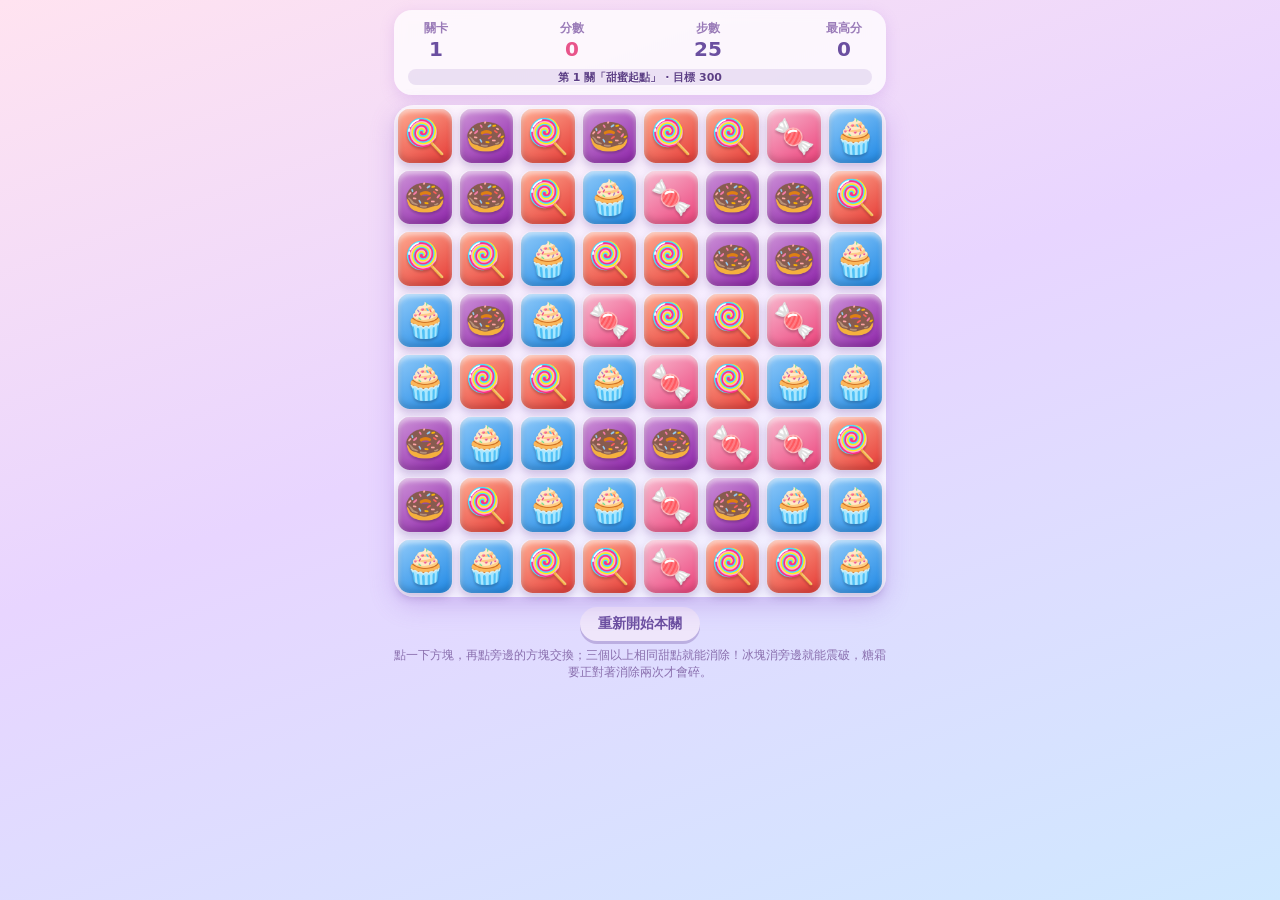
==== match3/index.html @ a37d828f "新增開心消消樂小遊戲於 /match3/ 子路徑，SW 排除該路徑避免快取汙染" ====
<!doctype html>
<html lang="zh-Hant">
  <head>
    <meta charset="UTF-8" />
    <meta name="viewport" content="width=device-width, initial-scale=1.0, maximum-scale=1.0, user-scalable=no" />
    <meta name="theme-color" content="#ff8fb3" />
    <title>開心消消樂 Happy Match 3</title>
    <script type="module" crossorigin src="./assets/index-D5ZZN4WC.js"></script>
    <link rel="stylesheet" crossorigin href="./assets/index-DUuoWUWG.css">
  </head>
  <body>
    <div id="root"></div>
  </body>
</html>
---- match3/assets/index-DUuoWUWG.css ----
*{margin:0;padding:0;box-sizing:border-box;-webkit-tap-highlight-color:transparent}html,body{height:100%;overflow:hidden}body{font-family:Segoe UI,PingFang TC,Microsoft JhengHei,system-ui,sans-serif;background:linear-gradient(160deg,#ffe3f0,#e8d5ff 45%,#cfe8ff);user-select:none;-webkit-user-select:none;touch-action:manipulation}.app{height:100%;max-width:520px;margin:0 auto;display:flex;flex-direction:column;padding:10px 14px;gap:10px}.hud{background:#ffffffbf;border-radius:18px;padding:10px 14px;box-shadow:0 4px 14px #b478dc40;-webkit-backdrop-filter:blur(6px);backdrop-filter:blur(6px)}.hud-row{display:flex;justify-content:space-between;gap:6px}.hud-item{display:flex;flex-direction:column;align-items:center;min-width:56px}.hud-label{font-size:12px;color:#9a7bb8;font-weight:600}.hud-value{font-size:20px;font-weight:800;color:#6b4fa0;line-height:1.2}.hud-value.score{color:#e8548a}.hud-value.danger{color:#e53935;animation:pulse .8s ease-in-out infinite}@keyframes pulse{50%{transform:scale(1.18)}}.progress-wrap{margin-top:8px;height:16px;background:#9b78c82e;border-radius:999px;position:relative;overflow:hidden}.progress-bar{height:100%;border-radius:999px;background:linear-gradient(90deg,#ffb347,#ff6fa5);transition:width .3s ease}.progress-text{position:absolute;top:0;right:0;bottom:0;left:0;display:flex;align-items:center;justify-content:center;font-size:11px;font-weight:700;color:#5d3f86;text-shadow:0 1px 0 rgba(255,255,255,.6)}.board-wrap{flex:1;display:flex;align-items:center;justify-content:center;position:relative;min-height:0}.board{position:relative;width:min(100%,58vh);aspect-ratio:1;background:#ffffff8c;border-radius:20px;box-shadow:0 8px 24px #9664d24d,inset 0 2px 8px #ffffffb3}.cell-bg{position:absolute;padding:3px}.cell-bg:after{content:"";display:block;width:100%;height:100%;border-radius:12px;background:#ffffff73}.tile{position:absolute;padding:4px;background:none;border:none;cursor:pointer;transition:left .2s ease,top .2s ease;z-index:1}.tile-inner{display:flex;align-items:center;justify-content:center;width:100%;height:100%;border-radius:22%;box-shadow:0 4px 8px #5a328c47,inset 0 -4px 6px #00000026,inset 0 3px 5px #ffffff8c;transition:transform .15s ease}.tile-face{font-size:clamp(18px,5.4vmin,34px);line-height:1;filter:drop-shadow(0 2px 1px rgba(0,0,0,.2));pointer-events:none}.tile:not(:disabled):active .tile-inner{transform:scale(.9)}.tile.selected{z-index:3}.tile.selected .tile-inner{transform:scale(1.12);box-shadow:0 0 0 3px #fff,0 0 18px 5px #ffd75af2,0 4px 8px #5a328c4d;animation:bounce .5s ease infinite alternate}@keyframes bounce{to{transform:scale(1.2)}}.tile.clearing{z-index:2;pointer-events:none}.tile.clearing .tile-inner{animation:pop .3s ease forwards}@keyframes pop{40%{transform:scale(1.25) rotate(8deg);opacity:1}to{transform:scale(0) rotate(-20deg);opacity:0}}.tile.frozen{cursor:not-allowed}.tile.frozen .tile-inner{filter:brightness(.85) saturate(.5)}.tile.frozen .tile-face{opacity:.55}.ice-overlay{position:absolute;top:4px;right:4px;bottom:4px;left:4px;border-radius:22%;background:linear-gradient(135deg,#b4dcffb3,#64aaffd9),repeating-linear-gradient(45deg,rgba(255,255,255,.25) 0px,rgba(255,255,255,.25) 2px,transparent 2px,transparent 6px);box-shadow:inset 0 0 12px #fff9,0 0 8px #78b4ff80;display:flex;align-items:center;justify-content:center;font-size:clamp(16px,4.8vmin,30px);pointer-events:none;animation:iceShine 2.4s ease-in-out infinite}@keyframes iceShine{0%,to{filter:brightness(1)}50%{filter:brightness(1.25)}}.tile.frosted{cursor:not-allowed}.tile.frosted .tile-inner{filter:brightness(.9) saturate(.4)}.tile.frosted .tile-face{opacity:.4}.frost-overlay{position:absolute;top:4px;right:4px;bottom:4px;left:4px;border-radius:22%;background:linear-gradient(160deg,#fffffff7,#f0eef8eb 55%,#d8d2e8e6);box-shadow:inset 0 -5px 8px #968cb466,inset 0 3px 6px #fffffff2,0 0 8px #ffffffb3;display:flex;align-items:center;justify-content:center;font-size:clamp(16px,4.8vmin,30px);pointer-events:none}.frost-face{filter:drop-shadow(0 1px 1px rgba(120,110,150,.4))}.frost-overlay.cracked{background:linear-gradient(160deg,#fffc,#ebe9f4ad 55%,#d2cde29e)}.frost-overlay.cracked:before{content:"";position:absolute;top:0;right:0;bottom:0;left:0;border-radius:22%;background:linear-gradient(115deg,transparent 45%,rgba(110,100,145,.6) 48%,rgba(110,100,145,.6) 50%,transparent 53%),linear-gradient(58deg,transparent 38%,rgba(110,100,145,.5) 41%,rgba(110,100,145,.5) 42.5%,transparent 46%),linear-gradient(150deg,transparent 62%,rgba(110,100,145,.55) 64%,rgba(110,100,145,.55) 65.5%,transparent 68%)}.frost-overlay.cracked .frost-face{opacity:.75;transform:scale(.92)}.combo-pop{position:absolute;top:12%;left:50%;transform:translate(-50%);font-size:clamp(22px,6vmin,36px);font-weight:900;color:#ff5e9c;text-shadow:0 2px 0 #fff,0 4px 10px rgba(255,90,160,.5);animation:comboUp .6s ease;z-index:10;pointer-events:none}@keyframes comboUp{0%{transform:translate(-50%) scale(.4);opacity:0}60%{transform:translate(-50%) scale(1.2);opacity:1}to{transform:translate(-50%) scale(1)}}.notice{position:absolute;top:45%;left:50%;transform:translate(-50%,-50%);background:#6b4fa0eb;color:#fff;padding:10px 22px;border-radius:999px;font-weight:700;font-size:15px;z-index:10;pointer-events:none;white-space:nowrap}.overlay{position:absolute;top:0;right:0;bottom:0;left:0;background:#50327873;border-radius:20px;display:flex;align-items:center;justify-content:center;z-index:20;-webkit-backdrop-filter:blur(3px);backdrop-filter:blur(3px)}.panel{background:#fff;border-radius:24px;padding:26px 34px;text-align:center;box-shadow:0 12px 40px #3c1e6466;animation:panelIn .35s cubic-bezier(.34,1.56,.64,1);display:flex;flex-direction:column;gap:10px;min-width:240px}@keyframes panelIn{0%{transform:scale(.6);opacity:0}}.panel-emoji{font-size:52px;animation:bounce .6s ease infinite alternate}.panel h2{color:#6b4fa0;font-size:26px}.panel p{color:#9a7bb8;font-weight:600;margin-bottom:6px}.btn{border:none;border-radius:999px;padding:12px 26px;font-size:16px;font-weight:800;font-family:inherit;color:#6b4fa0;background:#efe6fb;cursor:pointer;box-shadow:0 3px #785aaa59;transition:transform .1s ease,box-shadow .1s ease}.btn:active{transform:translateY(2px);box-shadow:0 1px #785aaa59}.btn.primary{background:linear-gradient(135deg,#ffb347,#ff6fa5);color:#fff;box-shadow:0 4px #dc5a8c8c}.btn.primary:active{box-shadow:0 1px #dc5a8c8c}.btn.small{padding:8px 18px;font-size:14px}.btn:disabled{opacity:.5;cursor:default}.footer{display:flex;flex-direction:column;align-items:center;gap:6px;padding-bottom:4px}.hint{font-size:12px;color:#8a6fae;text-align:center}@media (max-height: 620px){.hud{padding:8px 12px}.hud-value{font-size:17px}.app{gap:6px;padding:8px 12px}.hint{display:none}}
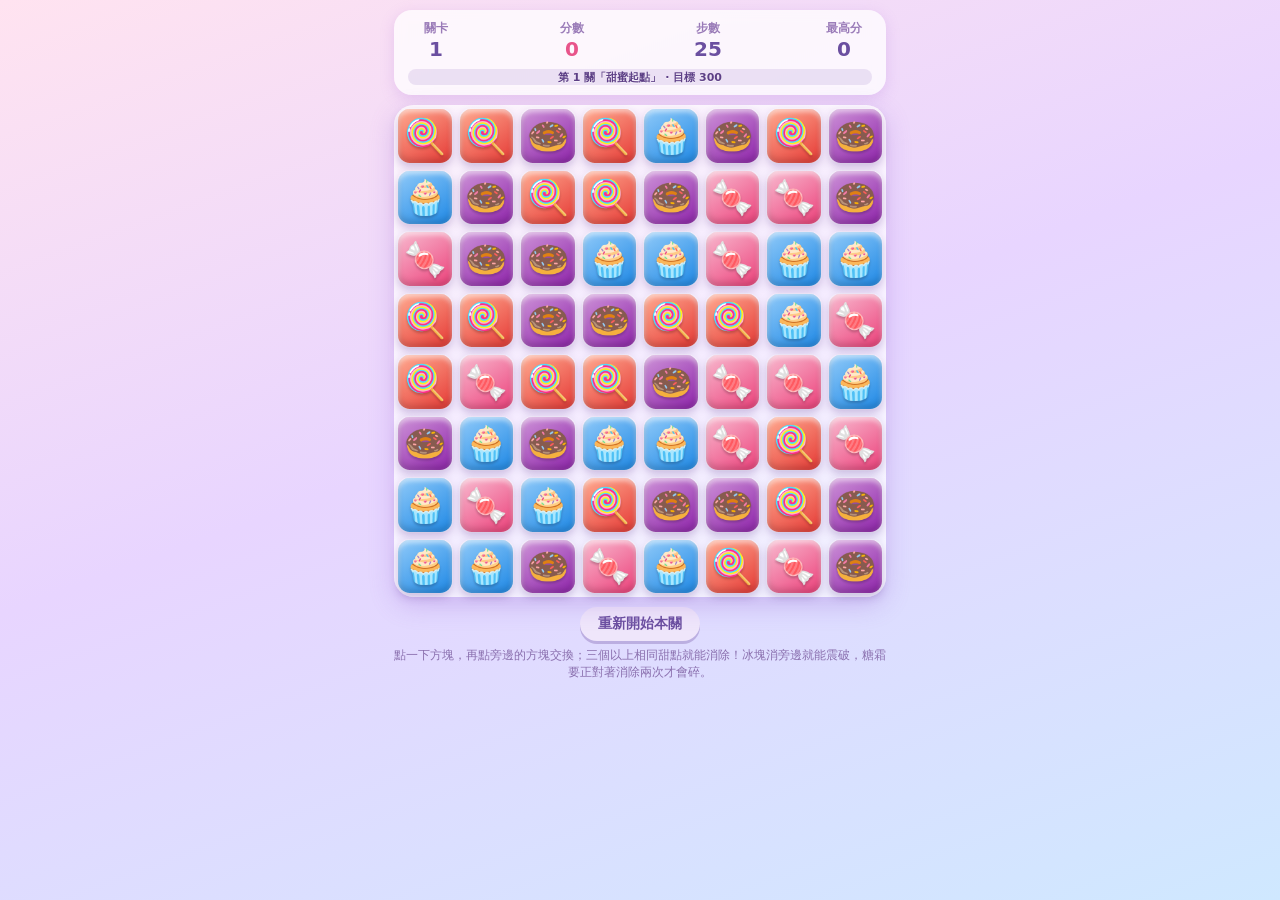
==== commit 2f7f34bf: "擴充關卡至24關並讓難度逐關遞增，25關起公式關卡持續加難" ====
--- a/match3/index.html
+++ b/match3/index.html
@@ -5,7 +5,7 @@
     <meta name="viewport" content="width=device-width, initial-scale=1.0, maximum-scale=1.0, user-scalable=no" />
     <meta name="theme-color" content="#ff8fb3" />
     <title>開心消消樂 Happy Match 3</title>
-    <script type="module" crossorigin src="./assets/index-D5ZZN4WC.js"></script>
+    <script type="module" crossorigin src="./assets/index-D5kBdGsG.js"></script>
     <link rel="stylesheet" crossorigin href="./assets/index-DUuoWUWG.css">
   </head>
   <body>
